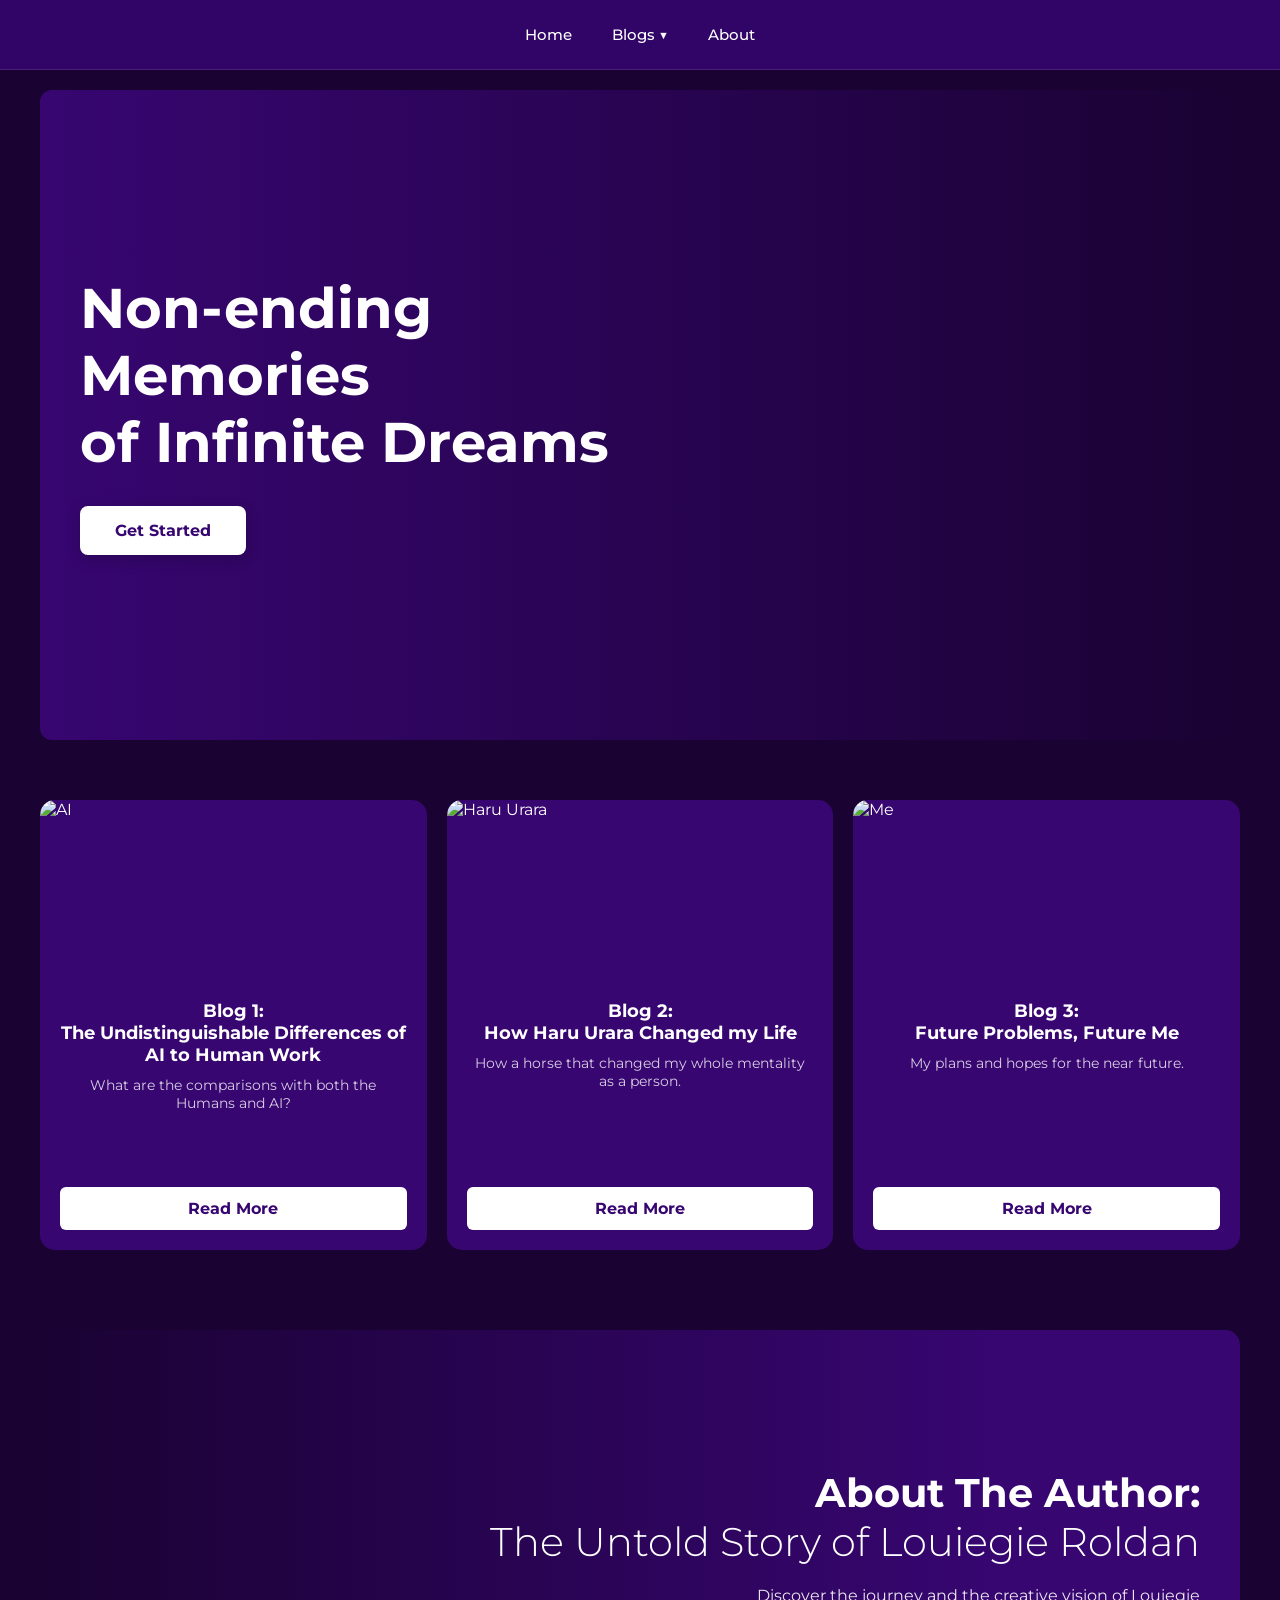
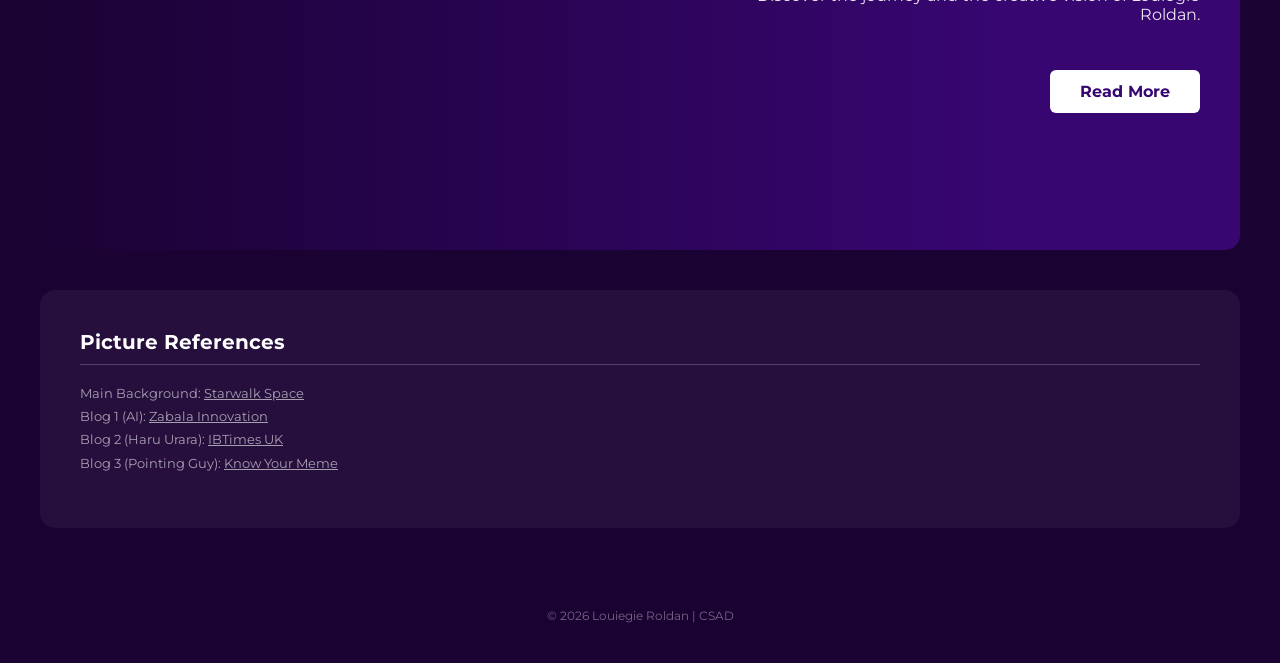
==== index.html @ 707ce25c "Update index.html" ====
<!DOCTYPE html>
<html lang="en">
<head>
  <meta charset="UTF-8">
  <meta http-equiv="X-UA-Compatible" content="IE=edge">
  <meta name="author" content="LOUIEGIE ROLDAN">
  <title>Louiegie's Blog Post</title>
  <link href="https://fonts.googleapis.com/css2?family=Montserrat:wght@400;700&display=swap" rel="stylesheet">
  
  <style>
    html { scroll-behavior: smooth; }
    body { margin: 0; background-color: #1a0233; overflow-x: hidden; font-family: 'Montserrat', sans-serif; }

    nav ul li a { position: relative; transition: all 0.3s ease; }
    nav ul li a:hover { color: #d1d1d1 !important; }
    nav ul li a::after {
      content: ''; position: absolute; width: 0; height: 2px;
      bottom: -5px; left: 0; background-color: white; transition: width 0.3s ease;
    }
    nav ul li a:hover::after { width: 100%; }
    @keyframes fadeInUp {
      from { opacity: 0; transform: translateY(30px); }
      to { opacity: 1; transform: translateY(0); }
    }

    .animate-box {
      opacity: 0;
      animation: fadeInUp 0.8s ease-out forwards;
    }
    .delay-1 { animation-delay: 0.2s; }
    .delay-2 { animation-delay: 0.4s; }
    .delay-3 { animation-delay: 0.6s; }
    .delay-4 { animation-delay: 0.8s; }
    .delay-5 { animation-delay: 1.0s; }

    .blog-card { transition: transform 0.3s ease; }
    .blog-card:hover { transform: translateY(-10px); }
  </style>
</head>
 
<body> 
  <nav style="background-color: rgba(55, 6, 113, 0.85); backdrop-filter: blur(10px); -webkit-backdrop-filter: blur(10px); position: fixed; top: 0; left: 0; width: 100%; height: 70px; z-index: 9999; display: flex; align-items: center; justify-content: center; box-sizing: border-box; border-bottom: 1px solid rgba(255, 255, 255, 0.1);">
    <ul style="list-style: none; margin: 0; padding: 0; display: flex; gap: 40px; align-items: center;">
      <li><a href="#" style="color: white; text-decoration: none; font-size: 15px; font-weight: 500;">Home</a></li>
      <li onmouseover="this.querySelector('.dropdown').style.display='block'" onmouseout="this.querySelector('.dropdown').style.display='none'" style="position: relative; cursor: pointer; color: white; font-size: 15px; font-weight: 500; height: 70px; display: flex; align-items: center;">
        Blogs ▼
        <div class="dropdown" style="display: none; position: absolute; top: 70px; left: 50%; transform: translateX(-50%); background-color: rgba(40, 40, 40, 0.95); backdrop-filter: blur(5px); min-width: 160px; box-shadow: 0px 8px 16px rgba(0,0,0,0.4); border-radius: 0 0 8px 8px;">
          <a href="#blog-section" style="display: block; color: white; padding: 15px; text-decoration: none; font-size: 14px; border-bottom: 1px solid rgba(255,255,255,0.1);">All Blogs</a>
          <a href="#author-section" style="display: block; color: white; padding: 15px; text-decoration: none; font-size: 14px;">The Author</a>
        </div>
      </li>
      <li><a href="#author-section" style="color: white; text-decoration: none; font-size: 15px; font-weight: 500;">About</a></li>
    </ul>
  </nav>

  <main style="padding-top: 70px;">
    <article class="animate-box delay-1" style="margin: 20px 40px;">
      <div style="display: flex; align-items: center; padding: 100px 40px; min-height: 450px; border-radius: 12px; color: white; position: relative; overflow: hidden; background-image: linear-gradient(to left, rgba(55, 6, 113, 0) 0%, #370671 100%), url('https://wallpapers.com/images/high/dark-space-wallpaper-0mh5r43wp68yf29o.webp'); background-size: cover; background-position: center;">
        <div style="flex: 1; max-width: 600px; z-index: 1;">
          <h1 style="margin: 0; font-size: 3.5rem; line-height: 1.2;">Non-ending Memories<br> of Infinite Dreams</h1>
          <div style="margin-top: 30px;">
            <a href="#blog-section" style="display: inline-block; background-color: white; color: #370671; padding: 15px 35px; border-radius: 8px; text-decoration: none; font-size: 16px; font-weight: bold; box-shadow: 0 4px 15px rgba(0,0,0,0.2);">Get Started</a>
          </div>
        </div>
      </div>
    </article>

    <div id="blog-section" style="display: flex; gap: 20px; padding: 40px; width: 100%; box-sizing: border-box;">
      
      <div class="animate-box delay-2 blog-card" style="flex: 1; background-color: #370671; border-radius: 15px; overflow: hidden; color: white; min-height: 450px; display: flex; flex-direction: column;">
        <img src="https://www.zabala.eu/wp-content/uploads/2023/11/Artificial-intelligente-and-consultancy-1200x675.jpg" alt="AI" style="width: 100%; height: 180px; object-fit: cover; -webkit-mask-image: linear-gradient(to bottom, black 60%, transparent 100%);">
        <div style="padding: 20px; text-align: center; flex-grow: 1; display: flex; flex-direction: column; justify-content: space-between;">
          <div>
            <h3 style="margin: 0; font-size: 18px;">Blog 1:<br>The Undistinguishable Differences of AI to Human Work</h3>
            <p style="font-size: 14px; opacity: 0.8; margin-top: 10px;">What are the comparisons with both the Humans and AI?</p>
          </div>
          <a href="BLOGS/blog1.html" style="display: block; background-color: white; color: #370671; padding: 12px; border-radius: 6px; text-decoration: none; font-weight: bold;">Read More</a>
        </div>
      </div>

      <div class="animate-box delay-3 blog-card" style="flex: 1; background-color: #370671; border-radius: 15px; overflow: hidden; color: white; min-height: 450px; display: flex; flex-direction: column;">
        <img src="https://d.ibtimes.co.uk/en/full/1753855/rip-haru-urara-what-killed-japanese-horse.webp?w=736&f=e21fe8782f1dfb6eff95f45ced5cccbe" alt="Haru Urara" style="width: 100%; height: 180px; object-fit: cover; -webkit-mask-image: linear-gradient(to bottom, black 60%, transparent 100%);">
        <div style="padding: 20px; text-align: center; flex-grow: 1; display: flex; flex-direction: column; justify-content: space-between;">
          <div>
            <h3 style="margin: 0; font-size: 18px;">Blog 2:<br>How Haru Urara Changed my Life</h3>
            <p style="font-size: 14px; opacity: 0.8; margin-top: 10px;">How a horse that changed my whole mentality as a person.</p>
          </div>
          <a href="BLOGS/blog2.html" style="display: block; background-color: white; color: #370671; padding: 12px; border-radius: 6px; text-decoration: none; font-weight: bold;">Read More</a>
        </div>
      </div>

      <div class="animate-box delay-4 blog-card" style="flex: 1; background-color: #370671; border-radius: 15px; overflow: hidden; color: white; min-height: 450px; display: flex; flex-direction: column;">
        <img src="https://i.kym-cdn.com/editorials/icons/original/000/013/069/guy-pointing-at-himself.jpg" alt="Me" style="width: 100%; height: 180px; object-fit: cover; -webkit-mask-image: linear-gradient(to bottom, black 60%, transparent 100%);">
        <div style="padding: 20px; text-align: center; flex-grow: 1; display: flex; flex-direction: column; justify-content: space-between;">
          <div>
            <h3 style="margin: 0; font-size: 18px;">Blog 3: <br>Future Problems, Future Me</h3>
            <p style="font-size: 14px; opacity: 0.8; margin-top: 10px;">My plans and hopes for the near future.</p>
          </div>
          <a href="BLOGS/blog3.html" style="display: block; background-color: white; color: #370671; padding: 12px; border-radius: 6px; text-decoration: none; font-weight: bold;">Read More</a>
        </div>
      </div>
    </div>

    <section id="author-section" class="animate-box delay-5" style="display: flex; align-items: center; margin: 40px; padding: 60px 40px; min-height: 400px; border-radius: 15px; color: white; position: relative; overflow: hidden; background-image: linear-gradient(to right, rgba(55, 6, 113, 0) 0%, #370671 80%), url('https://scontent.fcrk3-3.fna.fbcdn.net/v/t39.30808-6/342038172_1070920517216189_2336653557615929935_n.jpg?_nc_cat=107&ccb=1-7&_nc_sid=6ee11a&_nc_eui2=AeFctu4-FoV4nHgfM3oRt8WTSVNUN4hX7alJU1Q3iFftqdV3Sc2AvK3qBLrxYk5hxKXlr1-cX0txzE3MGAATgRQr&_nc_ohc=DRsFWK3y62kQ7kNvwEUXltf&_nc_oc=Adn4w96bB1x8HjfHRF-JCz840H8724LaZ5SwXj7g4Cy_yImPSDXoAMw4NuJgiTpeKl0hYUN949oVLSYcBbeXPcLx&_nc_zt=23&_nc_ht=scontent.fcrk3-3.fna&_nc_gid=CPqDGNlYgBr81DSC9Scn0g&oh=00_Afu5uVg8Yb-qSpE55YLCv1H04GdnnG42Lc45ge012-KYRA&oe=698FEA58'); background-size: cover; background-position: center;">
      <div style="flex: 1; display: flex; flex-direction: column; align-items: flex-end; text-align: right; z-index: 1;">
        <h1 style="margin: 0; font-size: 2.5rem;">About The Author: <br><span style="font-weight: 300;">The Untold Story of Louiegie Roldan</span></h1>
        <p style="margin-top: 20px; font-size: 16px; opacity: 0.9; max-width: 500px;">Discover the journey and the creative vision of Louiegie Roldan.</p>
        <div style="margin-top: 30px;">
          <a href="BLOGS/biography.html" style="display: inline-block; background-color: white; color: #370671; padding: 12px 30px; border-radius: 6px; text-decoration: none; font-weight: bold;">Read More</a>
        </div>
      </div>
    </section>

    <section style="margin: 40px; padding: 40px; color: white; background-color: rgba(255,255,255,0.05); border-radius: 15px;">
        <h2 style="margin-top: 0; font-size: 20px; border-bottom: 1px solid rgba(255,255,255,0.2); padding-bottom: 10px;">Picture References</h2>
        <p style="font-size: 13px; opacity: 0.6; line-height: 1.8;">
            Main Background: <a href="https://starwalk.space/gallery/images/what-is-space/1540x866.jpg" style="color: white;">Starwalk Space</a><br>
            Blog 1 (AI): <a href="https://www.zabala.eu/wp-content/uploads/2023/11/Artificial-intelligente-and-consultancy-1200x675.jpg" style="color: white;">Zabala Innovation</a><br>
            Blog 2 (Haru Urara): <a href="https://d.ibtimes.co.uk/" style="color: white;">IBTimes UK</a><br>
            Blog 3 (Pointing Guy): <a href="https://knowyourmeme.com/" style="color: white;">Know Your Meme</a>
        </p>
    </section>

    <footer style="text-align: center; padding: 40px; color: rgba(255,255,255,0.4); font-size: 12px;">
      &copy; 2026 Louiegie Roldan | CSAD
    </footer>
  </main>
</body>

</html>
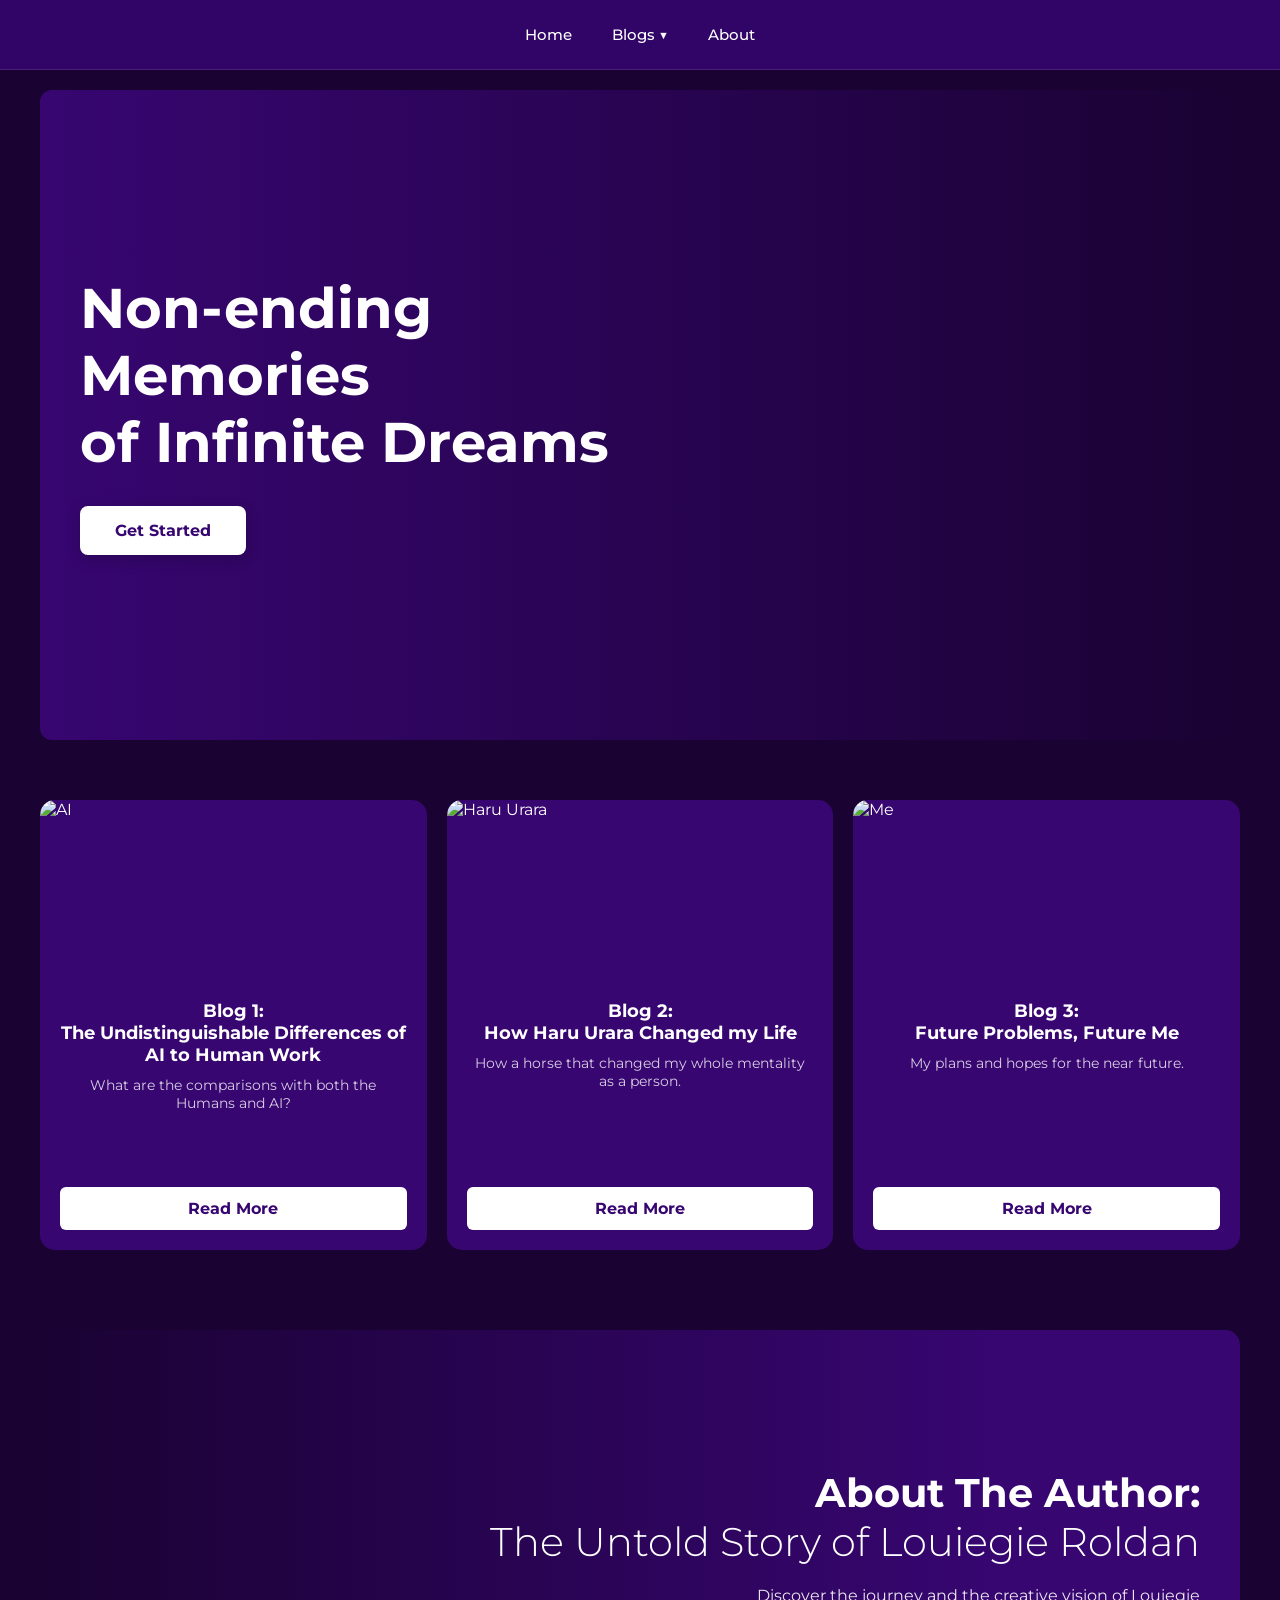
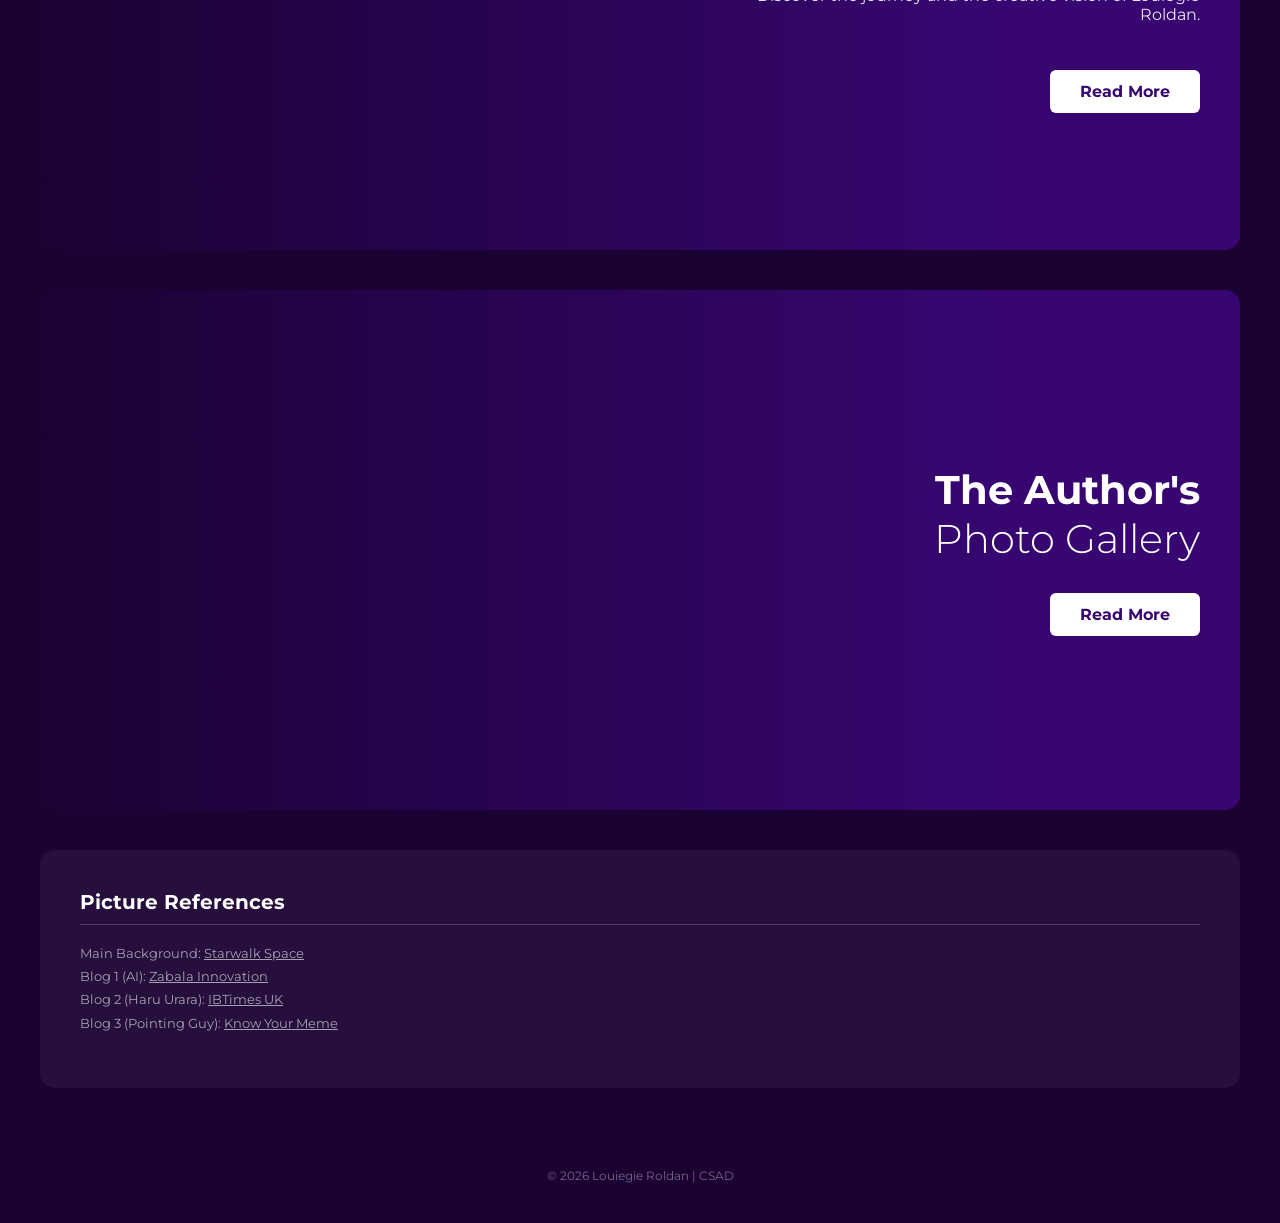
==== commit c144beb5: "Update index.html" ====
--- a/index.html
+++ b/index.html
@@ -8,7 +8,6 @@
   <link href="https://fonts.googleapis.com/css2?family=Montserrat:wght@400;700&display=swap" rel="stylesheet">
   
   <style>
-    html { scroll-behavior: smooth; }
     body { margin: 0; background-color: #1a0233; overflow-x: hidden; font-family: 'Montserrat', sans-serif; }
 
     nav ul li a { position: relative; transition: all 0.3s ease; }
@@ -111,6 +110,15 @@
       </div>
     </section>
 
+    <section id="author-section" class="animate-box delay-5" style="display: flex; align-items: center; margin: 40px; padding: 60px 40px; min-height: 400px; border-radius: 15px; color: white; position: relative; overflow: hidden; background-image: linear-gradient(to right, rgba(55, 6, 113, 0) 0%, #370671 80%), url('https://scontent.fmnl7-2.fna.fbcdn.net/v/t1.6435-9/80777593_2480967718814409_2679026846342840320_n.jpg?_nc_cat=106&ccb=1-7&_nc_sid=a5f93a&_nc_eui2=AeHNW4gMGEQ8Nnm9CKtM7PjFGaQ4H5jcKx0ZpDgfmNwrHYAufm5CyK1ARW6mq9M4WsMbl3w54grjKK2M7pJpEa4O&_nc_ohc=lVVd1rJhoywQ7kNvwH_ghIi&_nc_oc=AdkmMDk7wGujP7_0Z11-3HVeWfuVsCM-__dLfYrmJOGdisUlr_8X7Xnqhy7ISn62hI6vz7dXRkTqe6qkzYiP9n0H&_nc_zt=23&_nc_ht=scontent.fmnl7-2.fna&_nc_gid=wbsL_6S7dEEK_Y19aWPX8Q&oh=00_Afs7bqrzh3HlIEsmAutVNg__cYWLhrMLIgRxgxQyVzgiww&oe=69B4CAB3'); background-size: cover; background-position: center;">
+      <div style="flex: 1; display: flex; flex-direction: column; align-items: flex-end; text-align: right; z-index: 1;">
+        <h1 style="margin: 0; font-size: 2.5rem;">The Author's <br><span style="font-weight: 300;">Photo Gallery</span></h1>
+        <div style="margin-top: 30px;">
+          <a href="BLOGS/photogallery.html" style="display: inline-block; background-color: white; color: #370671; padding: 12px 30px; border-radius: 6px; text-decoration: none; font-weight: bold;">Read More</a>
+        </div>
+      </div>
+    </section>
+
     <section style="margin: 40px; padding: 40px; color: white; background-color: rgba(255,255,255,0.05); border-radius: 15px;">
         <h2 style="margin-top: 0; font-size: 20px; border-bottom: 1px solid rgba(255,255,255,0.2); padding-bottom: 10px;">Picture References</h2>
         <p style="font-size: 13px; opacity: 0.6; line-height: 1.8;">
@@ -131,3 +139,6 @@
 
 
 
+
+
+
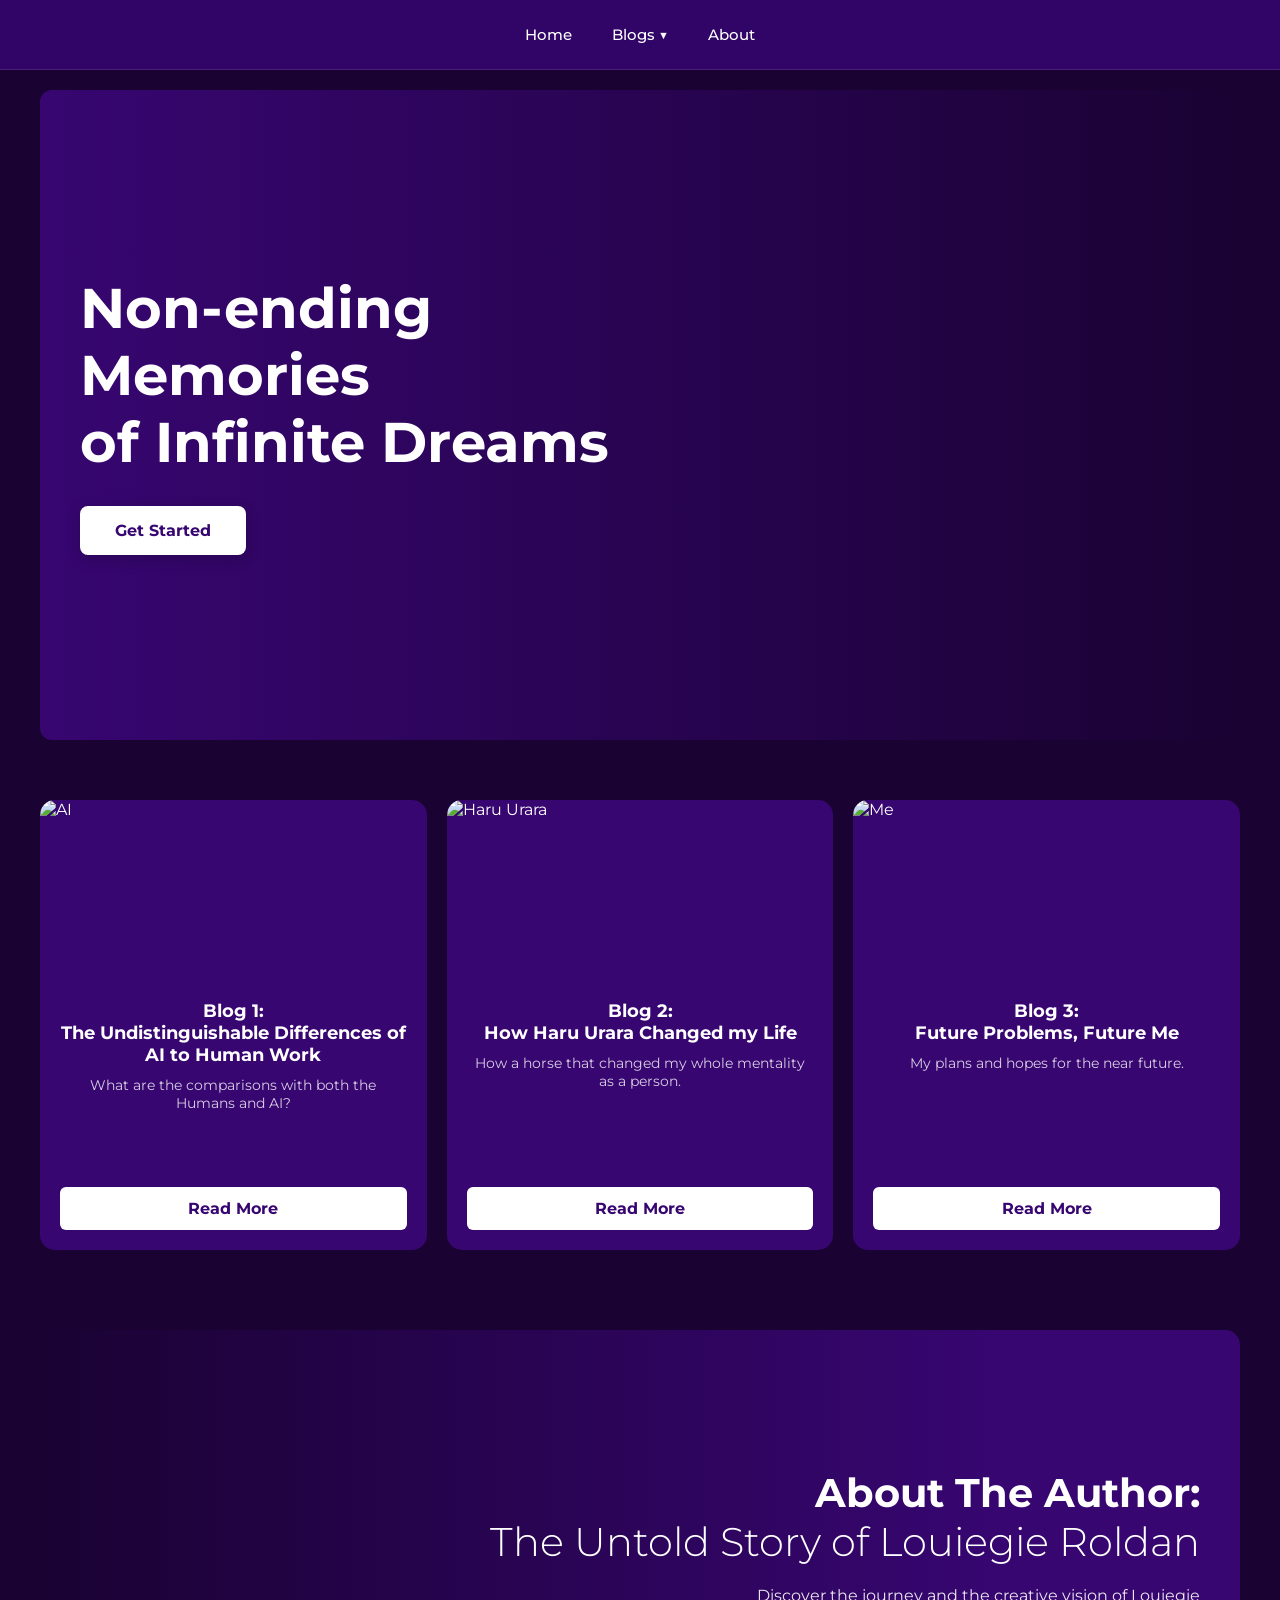
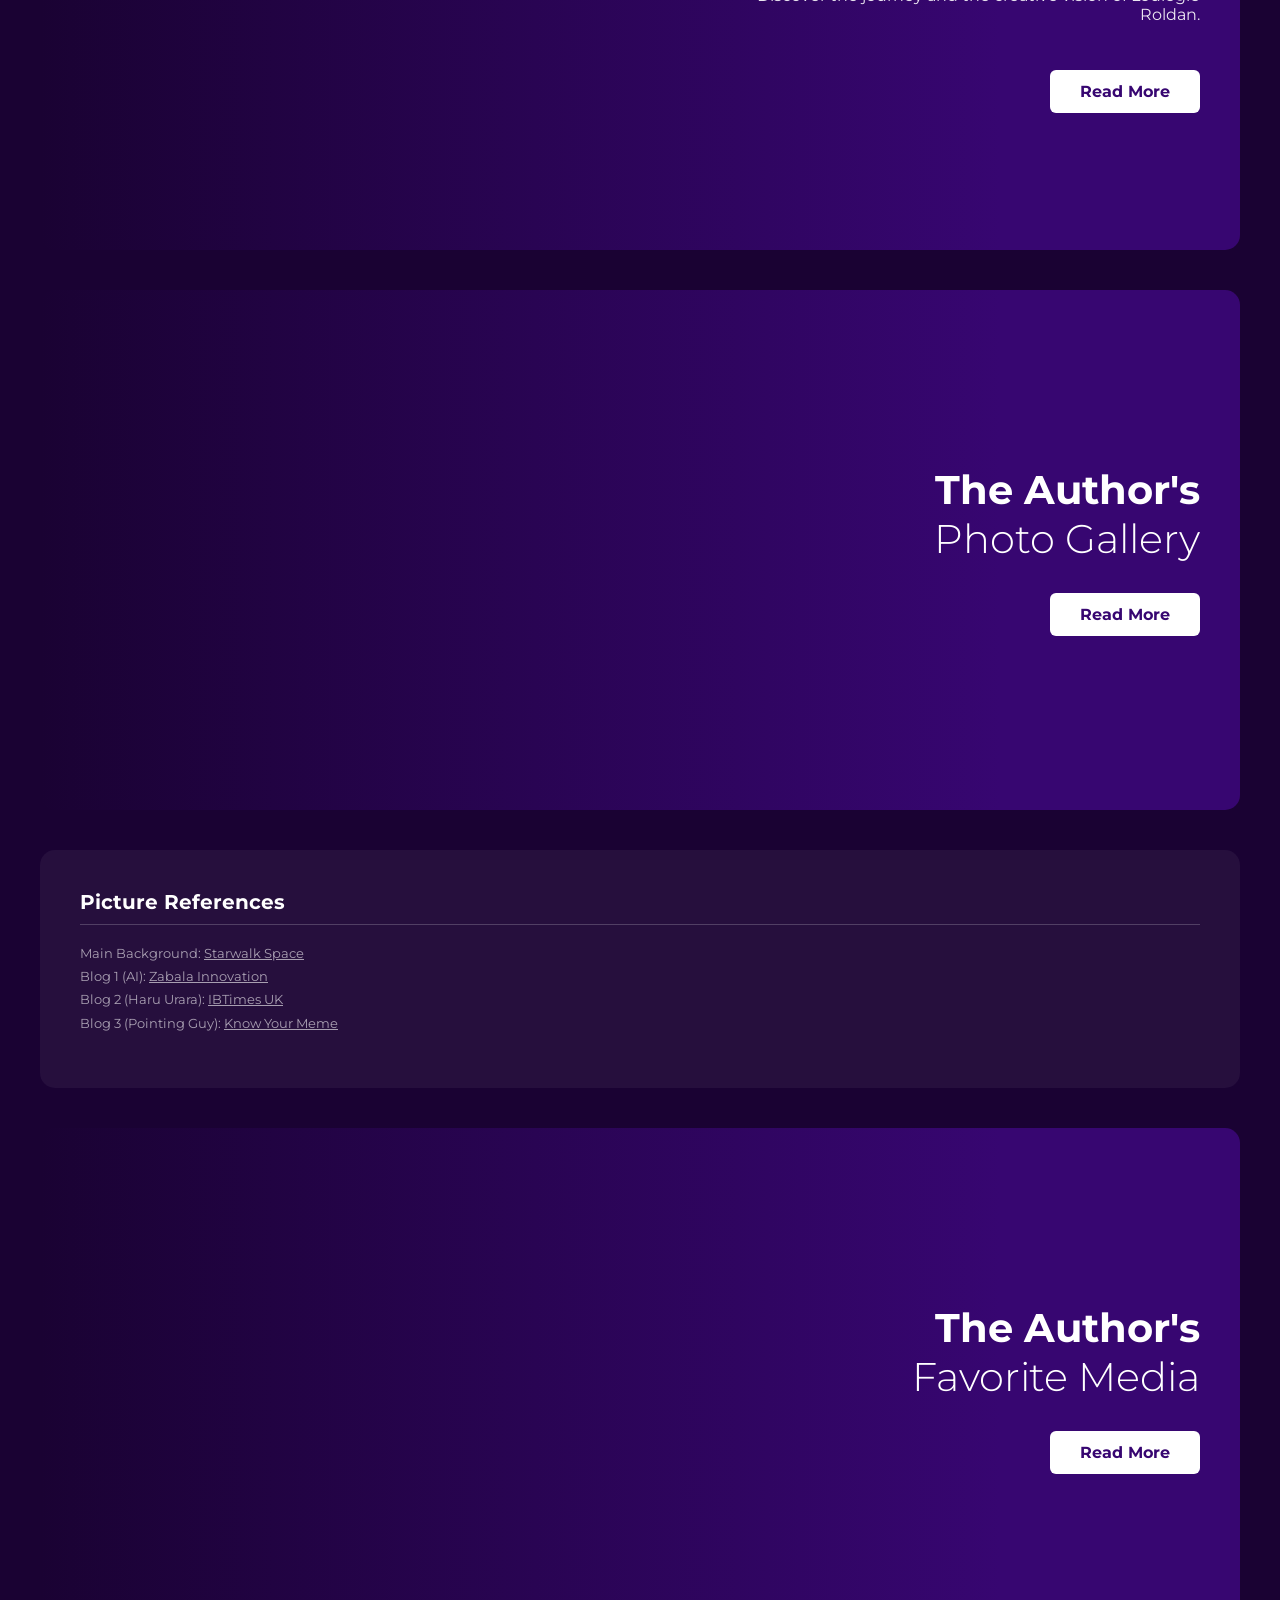
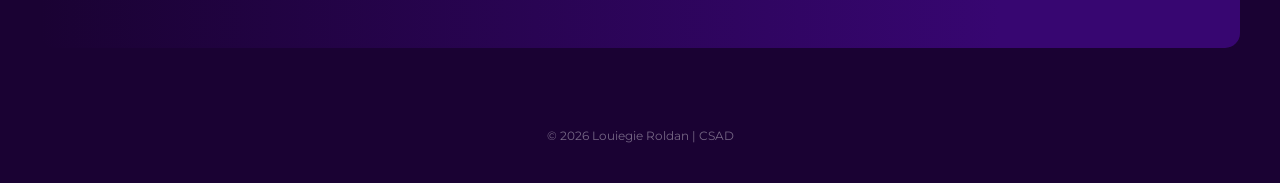
==== commit 2692d282: "Update index.html" ====
--- a/index.html
+++ b/index.html
@@ -100,7 +100,7 @@
       </div>
     </div>
 
-    <section id="author-section" class="animate-box delay-5" style="display: flex; align-items: center; margin: 40px; padding: 60px 40px; min-height: 400px; border-radius: 15px; color: white; position: relative; overflow: hidden; background-image: linear-gradient(to right, rgba(55, 6, 113, 0) 0%, #370671 80%), url('https://scontent.fcrk3-3.fna.fbcdn.net/v/t39.30808-6/342038172_1070920517216189_2336653557615929935_n.jpg?_nc_cat=107&ccb=1-7&_nc_sid=6ee11a&_nc_eui2=AeFctu4-FoV4nHgfM3oRt8WTSVNUN4hX7alJU1Q3iFftqdV3Sc2AvK3qBLrxYk5hxKXlr1-cX0txzE3MGAATgRQr&_nc_ohc=DRsFWK3y62kQ7kNvwEUXltf&_nc_oc=Adn4w96bB1x8HjfHRF-JCz840H8724LaZ5SwXj7g4Cy_yImPSDXoAMw4NuJgiTpeKl0hYUN949oVLSYcBbeXPcLx&_nc_zt=23&_nc_ht=scontent.fcrk3-3.fna&_nc_gid=CPqDGNlYgBr81DSC9Scn0g&oh=00_Afu5uVg8Yb-qSpE55YLCv1H04GdnnG42Lc45ge012-KYRA&oe=698FEA58'); background-size: cover; background-position: center;">
+    <section id="author-section" class="animate-box delay-5" style="display: flex; align-items: center; margin: 40px; padding: 60px 40px; min-height: 400px; border-radius: 15px; color: white; position: relative; overflow: hidden; background-image: linear-gradient(to right, rgba(55, 6, 113, 0) 0%, #370671 80%), url('https://scontent.fmnl33-6.fna.fbcdn.net/v/t39.30808-6/342038172_1070920517216189_2336653557615929935_n.jpg?_nc_cat=107&ccb=1-7&_nc_sid=1d70fc&_nc_eui2=AeFctu4-FoV4nHgfM3oRt8WTSVNUN4hX7alJU1Q3iFftqdV3Sc2AvK3qBLrxYk5hxKXlr1-cX0txzE3MGAATgRQr&_nc_ohc=PnTzKUBE5t8Q7kNvwE-0uUP&_nc_oc=Adn-9b977cbrPtXmDfFzWnrgQlra6l83eYu49fbs9z0xHjsw0fVji_yCIF7gKcnS_4pv8-wpRqdjvT_yGBhAoGWH&_nc_zt=23&_nc_ht=scontent.fmnl33-6.fna&_nc_gid=1Ex5W6F0ACJ5ic5ZXS4qqQ&oh=00_Afsy-W_Ebh4snMxcq7YcmdEsL3aqrgzmoTVm2E7zzsIoPw&oe=699C7098'); background-size: cover; background-position: center;">
       <div style="flex: 1; display: flex; flex-direction: column; align-items: flex-end; text-align: right; z-index: 1;">
         <h1 style="margin: 0; font-size: 2.5rem;">About The Author: <br><span style="font-weight: 300;">The Untold Story of Louiegie Roldan</span></h1>
         <p style="margin-top: 20px; font-size: 16px; opacity: 0.9; max-width: 500px;">Discover the journey and the creative vision of Louiegie Roldan.</p>
@@ -129,6 +129,15 @@
         </p>
     </section>
 
+    <section id="author-section" class="animate-box delay-5" style="display: flex; align-items: center; margin: 40px; padding: 60px 40px; min-height: 400px; border-radius: 15px; color: white; position: relative; overflow: hidden; background-image: linear-gradient(to right, rgba(55, 6, 113, 0) 0%, #370671 80%), url('https://scontent.fmnl33-6.fna.fbcdn.net/v/t1.6435-9/70297292_2397583583819490_3529810037469872128_n.jpg?_nc_cat=107&ccb=1-7&_nc_sid=53a332&_nc_eui2=AeFUIkU98gc0mRseoB90ShIltg4-C5jid4K2Dj4LmOJ3guQ5ikobLaSfi-zH7ox3lUDTnEPK7i-wcAs6E6pYanfT&_nc_ohc=zxq2LwNdWmAQ7kNvwHkCG1Y&_nc_oc=AdnqJ8pRq0sIRwwXJL92L7bNjPZn5jq3JArbRW11Hrqiji_VQYV0LAAKZBC0dRpz1xspZmJg3yH2Ndm5W33BLko9&_nc_zt=23&_nc_ht=scontent.fmnl33-6.fna&_nc_gid=fxPaS9sxt61FXZT4j87jlQ&oh=00_AfvydVbA6tRFdzypx06iSq5brHxuM7udkv9LWvQdMsuxsA&oe=69BE2E70'); background-size: cover; background-position: center;">
+      <div style="flex: 1; display: flex; flex-direction: column; align-items: flex-end; text-align: right; z-index: 1;">
+        <h1 style="margin: 0; font-size: 2.5rem;">The Author's <br><span style="font-weight: 300;">Favorite Media</span></h1>
+        <div style="margin-top: 30px;">
+          <a href="BLOGS/media.html" style="display: inline-block; background-color: white; color: #370671; padding: 12px 30px; border-radius: 6px; text-decoration: none; font-weight: bold;">Read More</a>
+        </div>
+      </div>
+    </section>
+
     <footer style="text-align: center; padding: 40px; color: rgba(255,255,255,0.4); font-size: 12px;">
       &copy; 2026 Louiegie Roldan | CSAD
     </footer>
@@ -142,3 +151,5 @@
 
 
 
+
+
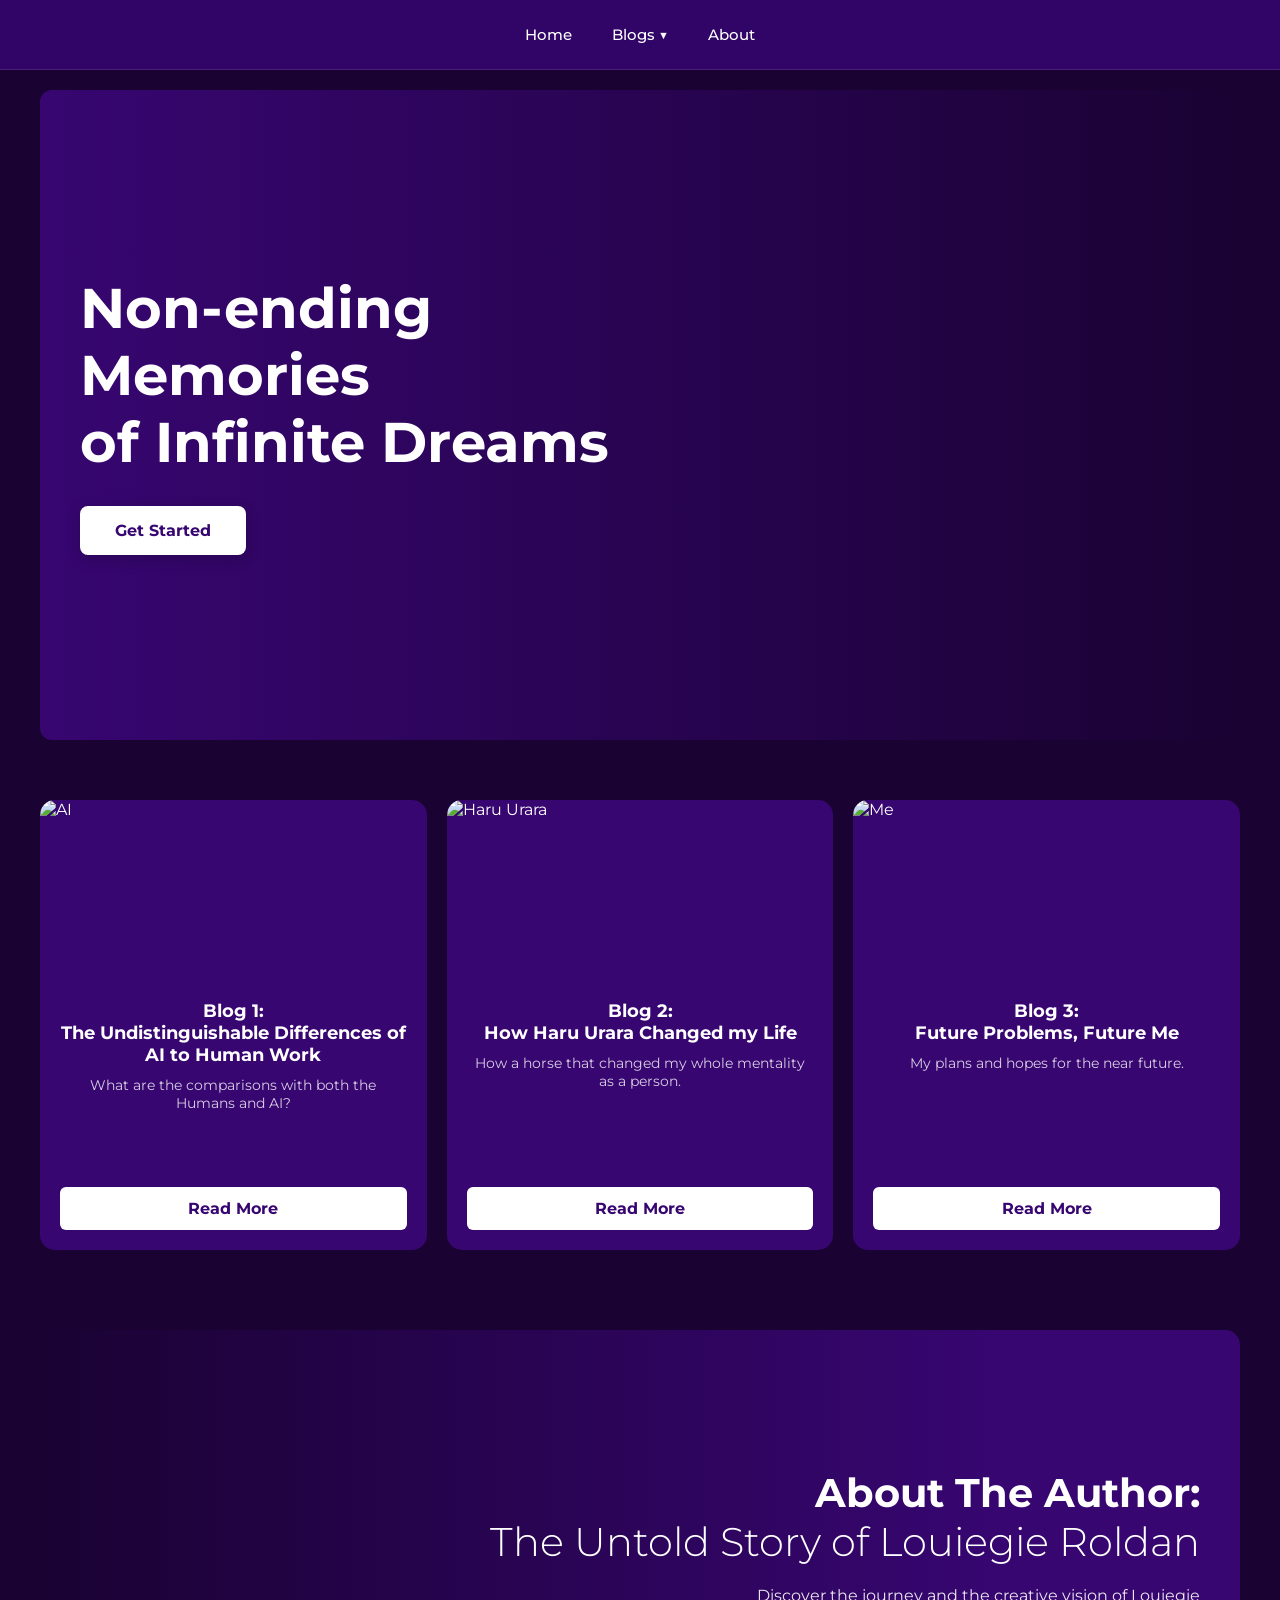
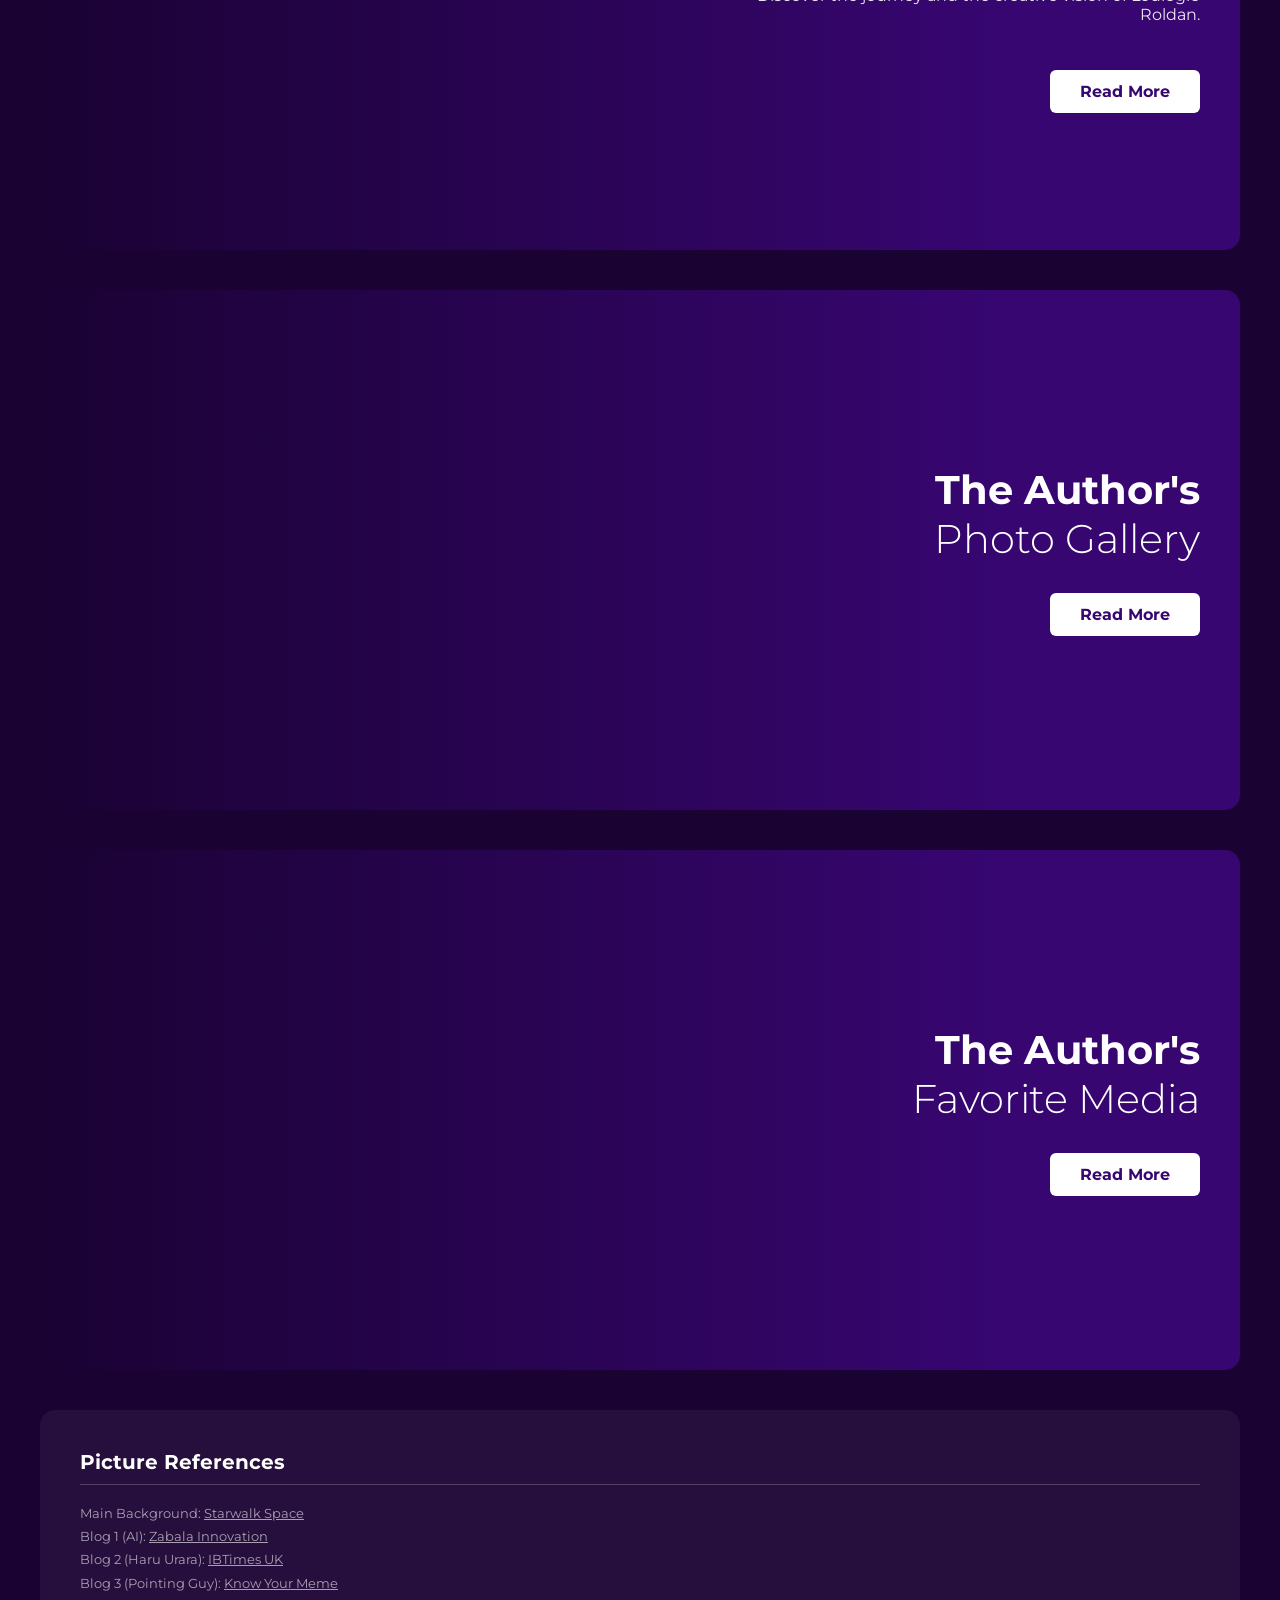
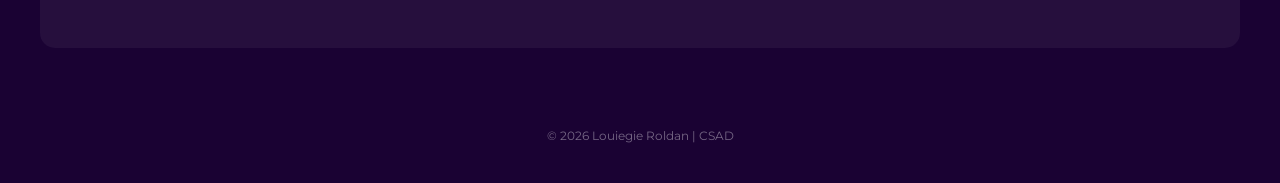
==== commit 83a7d810: "Update index.html" ====
--- a/index.html
+++ b/index.html
@@ -119,6 +119,15 @@
       </div>
     </section>
 
+    <section id="author-section" class="animate-box delay-5" style="display: flex; align-items: center; margin: 40px; padding: 60px 40px; min-height: 400px; border-radius: 15px; color: white; position: relative; overflow: hidden; background-image: linear-gradient(to right, rgba(55, 6, 113, 0) 0%, #370671 80%), url('https://scontent.fmnl33-6.fna.fbcdn.net/v/t1.6435-9/70297292_2397583583819490_3529810037469872128_n.jpg?_nc_cat=107&ccb=1-7&_nc_sid=53a332&_nc_eui2=AeFUIkU98gc0mRseoB90ShIltg4-C5jid4K2Dj4LmOJ3guQ5ikobLaSfi-zH7ox3lUDTnEPK7i-wcAs6E6pYanfT&_nc_ohc=zxq2LwNdWmAQ7kNvwHkCG1Y&_nc_oc=AdnqJ8pRq0sIRwwXJL92L7bNjPZn5jq3JArbRW11Hrqiji_VQYV0LAAKZBC0dRpz1xspZmJg3yH2Ndm5W33BLko9&_nc_zt=23&_nc_ht=scontent.fmnl33-6.fna&_nc_gid=fxPaS9sxt61FXZT4j87jlQ&oh=00_AfvydVbA6tRFdzypx06iSq5brHxuM7udkv9LWvQdMsuxsA&oe=69BE2E70'); background-size: cover; background-position: center;">
+      <div style="flex: 1; display: flex; flex-direction: column; align-items: flex-end; text-align: right; z-index: 1;">
+        <h1 style="margin: 0; font-size: 2.5rem;">The Author's <br><span style="font-weight: 300;">Favorite Media</span></h1>
+        <div style="margin-top: 30px;">
+          <a href="BLOGS/media.html" style="display: inline-block; background-color: white; color: #370671; padding: 12px 30px; border-radius: 6px; text-decoration: none; font-weight: bold;">Read More</a>
+        </div>
+      </div>
+    </section>
+
     <section style="margin: 40px; padding: 40px; color: white; background-color: rgba(255,255,255,0.05); border-radius: 15px;">
         <h2 style="margin-top: 0; font-size: 20px; border-bottom: 1px solid rgba(255,255,255,0.2); padding-bottom: 10px;">Picture References</h2>
         <p style="font-size: 13px; opacity: 0.6; line-height: 1.8;">
@@ -128,16 +137,6 @@
             Blog 3 (Pointing Guy): <a href="https://knowyourmeme.com/" style="color: white;">Know Your Meme</a>
         </p>
     </section>
-
-    <section id="author-section" class="animate-box delay-5" style="display: flex; align-items: center; margin: 40px; padding: 60px 40px; min-height: 400px; border-radius: 15px; color: white; position: relative; overflow: hidden; background-image: linear-gradient(to right, rgba(55, 6, 113, 0) 0%, #370671 80%), url('https://scontent.fmnl33-6.fna.fbcdn.net/v/t1.6435-9/70297292_2397583583819490_3529810037469872128_n.jpg?_nc_cat=107&ccb=1-7&_nc_sid=53a332&_nc_eui2=AeFUIkU98gc0mRseoB90ShIltg4-C5jid4K2Dj4LmOJ3guQ5ikobLaSfi-zH7ox3lUDTnEPK7i-wcAs6E6pYanfT&_nc_ohc=zxq2LwNdWmAQ7kNvwHkCG1Y&_nc_oc=AdnqJ8pRq0sIRwwXJL92L7bNjPZn5jq3JArbRW11Hrqiji_VQYV0LAAKZBC0dRpz1xspZmJg3yH2Ndm5W33BLko9&_nc_zt=23&_nc_ht=scontent.fmnl33-6.fna&_nc_gid=fxPaS9sxt61FXZT4j87jlQ&oh=00_AfvydVbA6tRFdzypx06iSq5brHxuM7udkv9LWvQdMsuxsA&oe=69BE2E70'); background-size: cover; background-position: center;">
-      <div style="flex: 1; display: flex; flex-direction: column; align-items: flex-end; text-align: right; z-index: 1;">
-        <h1 style="margin: 0; font-size: 2.5rem;">The Author's <br><span style="font-weight: 300;">Favorite Media</span></h1>
-        <div style="margin-top: 30px;">
-          <a href="BLOGS/media.html" style="display: inline-block; background-color: white; color: #370671; padding: 12px 30px; border-radius: 6px; text-decoration: none; font-weight: bold;">Read More</a>
-        </div>
-      </div>
-    </section>
-
     <footer style="text-align: center; padding: 40px; color: rgba(255,255,255,0.4); font-size: 12px;">
       &copy; 2026 Louiegie Roldan | CSAD
     </footer>
@@ -153,3 +152,4 @@
 
 
 
+
